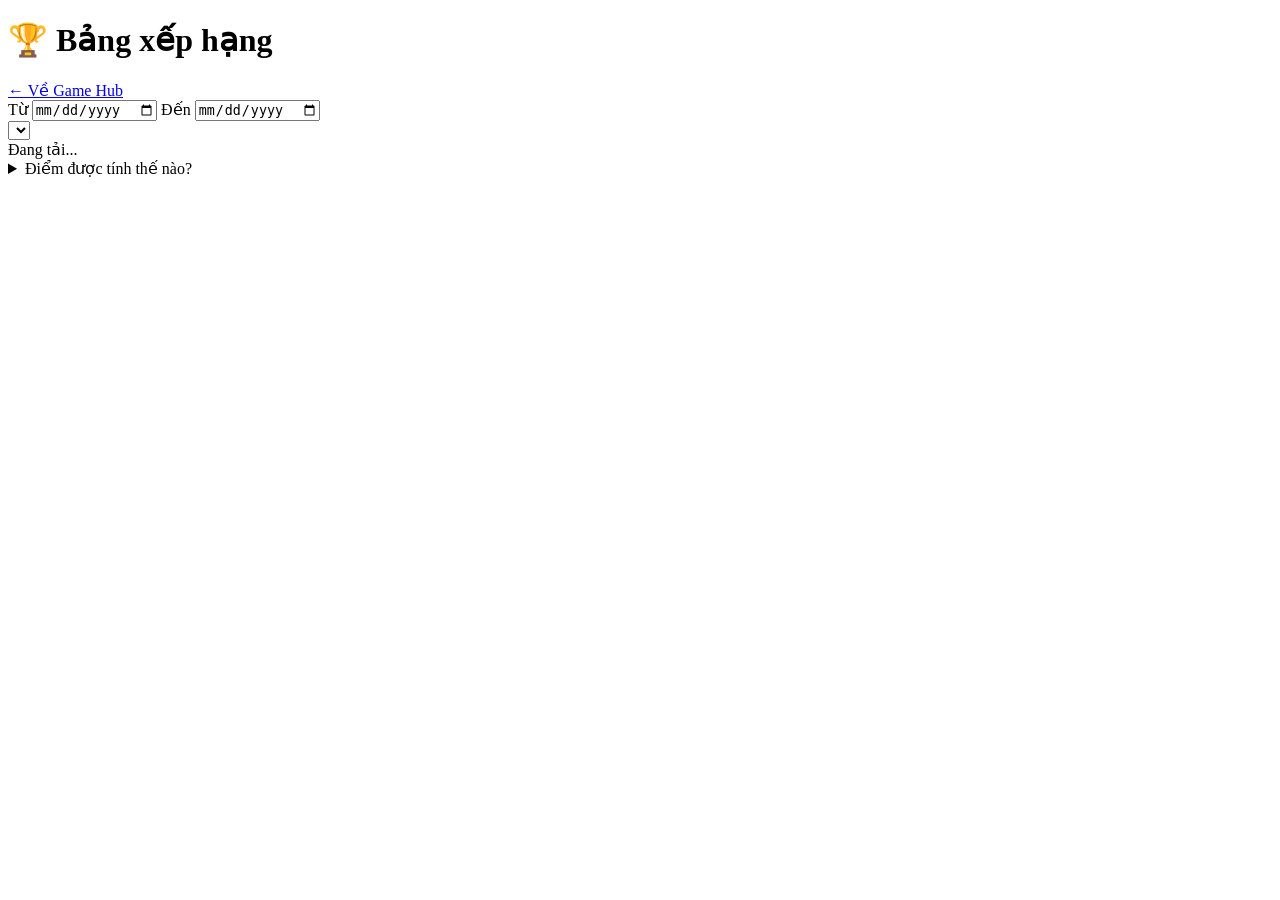
==== public/report.html @ b0e158ed "Theme: Christmas decoration layer for hub & games, docs in English A light seasonal layer over the "" ====
<!DOCTYPE html>
<html lang="vi">
<head>
<meta charset="utf-8">
<meta name="viewport" content="width=device-width, initial-scale=1">
<title>🏆 Bảng xếp hạng — Celestials Game Hub</title>
<link rel="icon" href="data:image/svg+xml,<svg xmlns='http://www.w3.org/2000/svg' viewBox='0 0 100 100'><text y='.9em' font-size='90'>🏆</text></svg>">
<link rel="stylesheet" href="/hub.css">
<link rel="stylesheet" href="/report.css">
<link rel="stylesheet" href="/shop.css">
<link rel="stylesheet" href="/xmas.css">
</head>
<body class="rp">
<main>
  <header class="rp-head">
    <h1>🏆 Bảng xếp hạng</h1>
    <a class="small" href="/">← Về Game Hub</a>
  </header>
  <div class="rp-filters card">
    <div class="rp-range"></div>
    <div class="rp-custom hidden">
      <label>Từ <input type="date" id="f-from"></label>
      <label>Đến <input type="date" id="f-to"></label>
    </div>
    <select id="f-game"></select>
  </div>
  <div id="rp-body"><div class="muted center rp-empty">Đang tải...</div></div>
  <details class="rp-how small muted">
    <summary>Điểm được tính thế nào?</summary>
    <ul>
      <li>Chỉ tính ván có <b>ít nhất 2 người đã đăng nhập</b> chơi đến hết. Khách và bot không có điểm (nhưng vẫn chơi cùng được).</li>
      <li><b>Điểm một ván</b> từ −1 đến +1 = bạn xếp trên bao nhiêu phần trăm số người cùng bàn (đã đăng nhập): nhất bàn <b>+1</b>, bét bàn <b>−1</b>, bàn đông hay vắng cũng vậy.
        Vd bàn 6 người: nhất +1, nhì +0.6, ba +0.2, tư −0.2, năm −0.6, bét −1. Bàn 2 người: thắng +1, thua −1. Đồng hạng thì chia đều.</li>
      <li><b>Ván dài tính nặng hơn</b>, theo thời lượng thật của ván: cứ 10 phút là ×1 (làm tròn 0.5), ít nhất ×1, nhiều nhất ×3. Vd UNO 3 phút ×1, Flip 7 15 phút ×1.5, Cờ Tỷ Phú 30 phút ×3 (nhãn cạnh tên game ở “Ván gần đây”).</li>
      <li><b>Chỉ số</b> (−100 đến +100) = trung bình có trọng số của điểm các ván, tính như thể ai cũng có sẵn 3 ván hoà để vài ván ăn may không vọt lên đầu:
        <code>Σ(trọng số × điểm ván) ÷ (Σ trọng số + 3) × 100</code>. Vd chơi 1 ván thắng 1 → 25; chơi 12 ván trung bình +0.4 → 32.</li>
      <li>Xếp theo <b>trung bình</b> nên vắng vài buổi không thiệt mà cũng không lợi. <b>Dương là đang thắng, âm là đang thua.</b></li>
      <li>Thứ hạng trong ván theo luật từng game (điểm, tài sản, thứ tự bị loại...). Người rớt mạng giữa ván vẫn được tính — máy đi giúp tới hết.</li>
      <li>Chủ phòng bấm về phòng chờ khi ván chưa xong = <b>ván bỏ dở</b>: không tính điểm nhưng có ghi lại.</li>
    </ul>
  </details>
</main>
<div id="toast"></div>
<script type="module" src="/report.js"></script>
<script type="module" src="/xmas.js"></script>
</body>
</html>
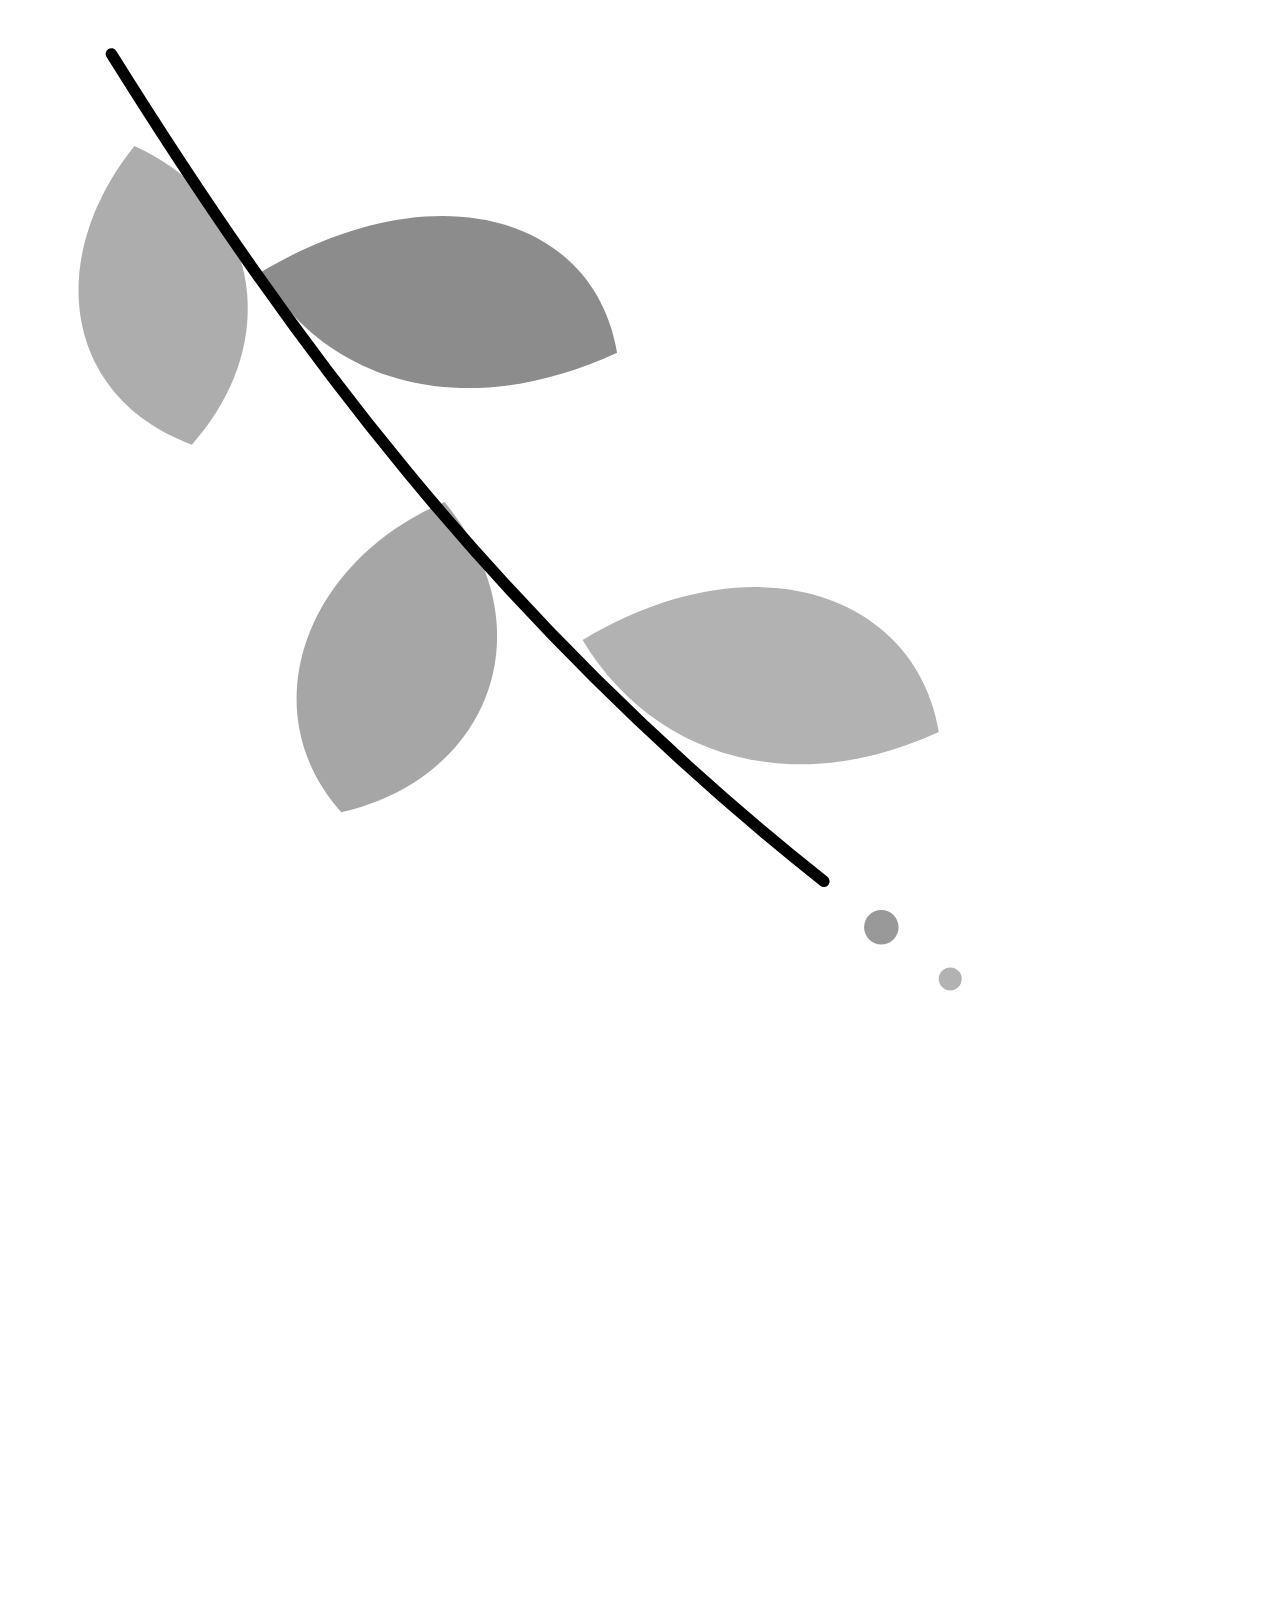
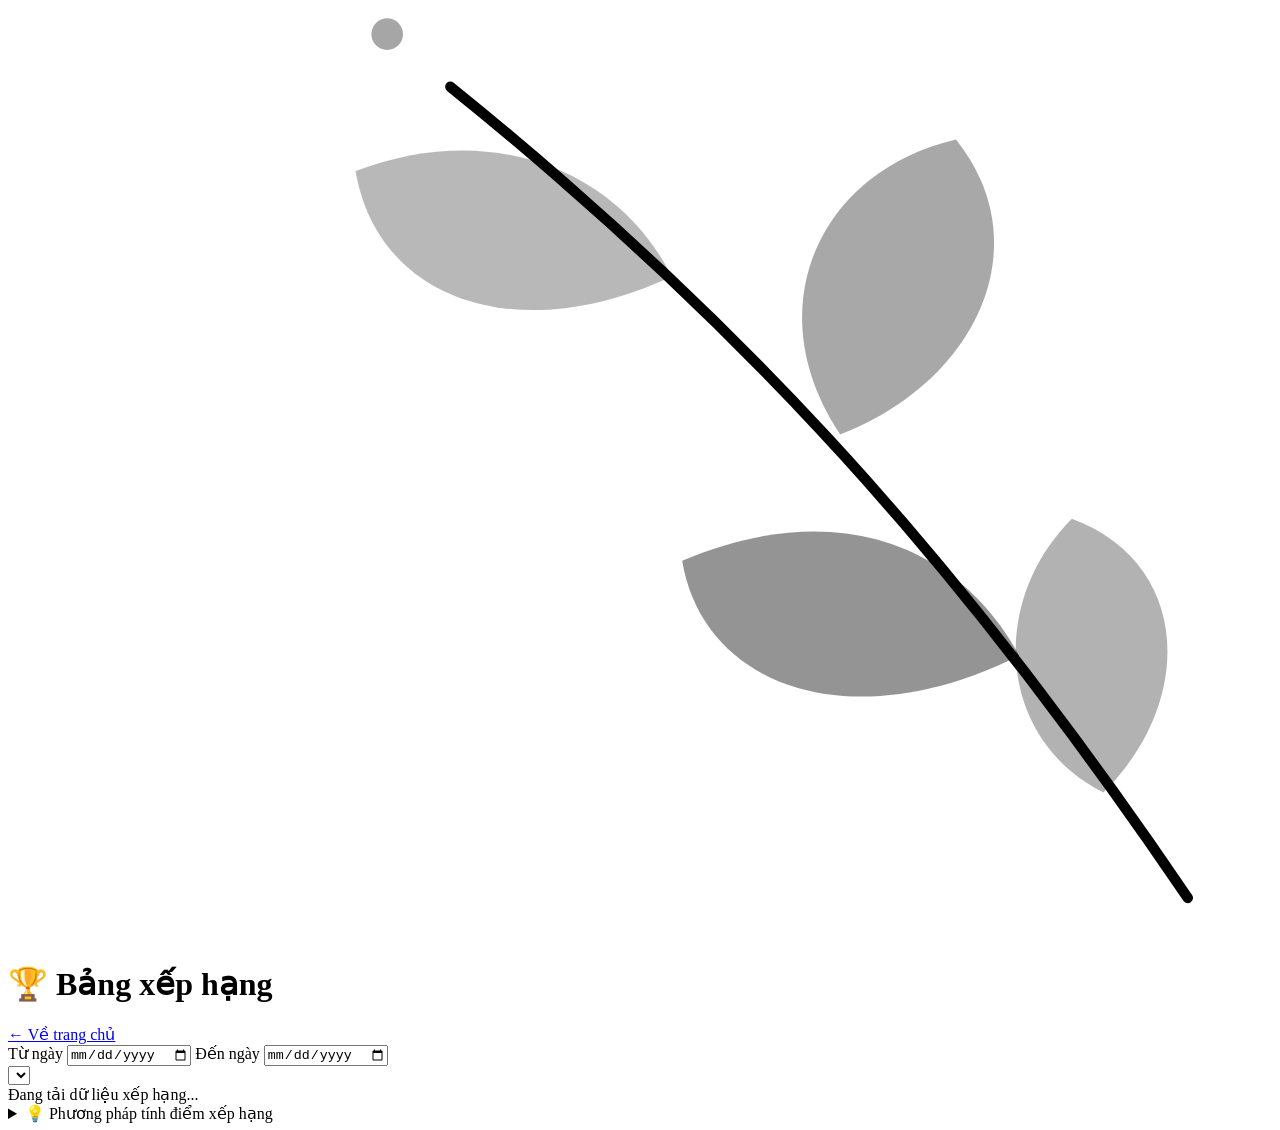
==== commit 240819a0: "Upgrade UI, add achievements/titles, rename card, and shop rebalance" ====
--- a/public/report.html
+++ b/public/report.html
@@ -3,7 +3,7 @@
 <head>
 <meta charset="utf-8">
 <meta name="viewport" content="width=device-width, initial-scale=1">
-<title>🏆 Bảng xếp hạng — Celestials Game Hub</title>
+<title>Bảng xếp hạng thành tích — Celestials Game Hub</title>
 <link rel="icon" href="data:image/svg+xml,<svg xmlns='http://www.w3.org/2000/svg' viewBox='0 0 100 100'><text y='.9em' font-size='90'>🏆</text></svg>">
 <link rel="stylesheet" href="/hub.css">
 <link rel="stylesheet" href="/report.css">
@@ -11,32 +11,53 @@
 <link rel="stylesheet" href="/xmas.css">
 </head>
 <body class="rp">
+<div class="hub-ambient" aria-hidden="true">
+  <div class="ambient-glow g1"></div>
+  <div class="ambient-glow g2"></div>
+  <div class="ambient-glow g3"></div>
+  <svg class="botanical b-tl" viewBox="0 0 220 220" fill="none" xmlns="http://www.w3.org/2000/svg">
+    <path d="M18 8C48 56 84 106 142 152" stroke="currentColor" stroke-width="2" stroke-linecap="round"/>
+    <path d="M44 46C74 28 102 36 106 60C80 72 56 66 44 46Z" fill="currentColor" opacity=".45"/>
+    <path d="M76 86C52 96 42 122 58 140C84 134 94 108 76 86Z" fill="currentColor" opacity=".35"/>
+    <path d="M100 110C130 92 158 102 162 126C136 138 112 130 100 110Z" fill="currentColor" opacity=".3"/>
+    <path d="M22 24C6 44 10 68 32 76C48 58 44 34 22 24Z" fill="currentColor" opacity=".32"/>
+    <circle cx="152" cy="160" r="3" fill="currentColor" opacity=".4"/>
+    <circle cx="164" cy="169" r="2" fill="currentColor" opacity=".3"/>
+  </svg>
+  <svg class="botanical b-br" viewBox="0 0 240 240" fill="none" xmlns="http://www.w3.org/2000/svg">
+    <path d="M224 232C186 176 146 128 84 78" stroke="currentColor" stroke-width="2" stroke-linecap="round"/>
+    <path d="M192 186C160 202 132 192 128 168C156 156 180 164 192 186Z" fill="currentColor" opacity=".42"/>
+    <path d="M158 144C184 134 196 108 180 88C154 94 142 120 158 144Z" fill="currentColor" opacity=".34"/>
+    <path d="M126 114C96 128 70 118 66 94C92 84 116 94 126 114Z" fill="currentColor" opacity=".28"/>
+    <path d="M208 212C226 194 224 168 202 160C186 176 188 202 208 212Z" fill="currentColor" opacity=".3"/>
+    <circle cx="72" cy="68" r="3" fill="currentColor" opacity=".35"/>
+  </svg>
+</div>
 <main>
   <header class="rp-head">
     <h1>🏆 Bảng xếp hạng</h1>
-    <a class="small" href="/">← Về Game Hub</a>
+    <a class="rp-back small" href="/">← Về trang chủ</a>
   </header>
   <div class="rp-filters card">
     <div class="rp-range"></div>
     <div class="rp-custom hidden">
-      <label>Từ <input type="date" id="f-from"></label>
-      <label>Đến <input type="date" id="f-to"></label>
+      <label>Từ ngày <input type="date" id="f-from"></label>
+      <label>Đến ngày <input type="date" id="f-to"></label>
     </div>
     <select id="f-game"></select>
   </div>
-  <div id="rp-body"><div class="muted center rp-empty">Đang tải...</div></div>
-  <details class="rp-how small muted">
-    <summary>Điểm được tính thế nào?</summary>
+  <div id="rp-body"><div class="card muted center rp-empty">Đang tải dữ liệu xếp hạng...</div></div>
+  <details class="rp-how card small muted">
+    <summary>💡 Phương pháp tính điểm xếp hạng</summary>
     <ul>
-      <li>Chỉ tính ván có <b>ít nhất 2 người đã đăng nhập</b> chơi đến hết. Khách và bot không có điểm (nhưng vẫn chơi cùng được).</li>
-      <li><b>Điểm một ván</b> từ −1 đến +1 = bạn xếp trên bao nhiêu phần trăm số người cùng bàn (đã đăng nhập): nhất bàn <b>+1</b>, bét bàn <b>−1</b>, bàn đông hay vắng cũng vậy.
-        Vd bàn 6 người: nhất +1, nhì +0.6, ba +0.2, tư −0.2, năm −0.6, bét −1. Bàn 2 người: thắng +1, thua −1. Đồng hạng thì chia đều.</li>
-      <li><b>Ván dài tính nặng hơn</b>, theo thời lượng thật của ván: cứ 10 phút là ×1 (làm tròn 0.5), ít nhất ×1, nhiều nhất ×3. Vd UNO 3 phút ×1, Flip 7 15 phút ×1.5, Cờ Tỷ Phú 30 phút ×3 (nhãn cạnh tên game ở “Ván gần đây”).</li>
-      <li><b>Chỉ số</b> (−100 đến +100) = trung bình có trọng số của điểm các ván, tính như thể ai cũng có sẵn 3 ván hoà để vài ván ăn may không vọt lên đầu:
-        <code>Σ(trọng số × điểm ván) ÷ (Σ trọng số + 3) × 100</code>. Vd chơi 1 ván thắng 1 → 25; chơi 12 ván trung bình +0.4 → 32.</li>
-      <li>Xếp theo <b>trung bình</b> nên vắng vài buổi không thiệt mà cũng không lợi. <b>Dương là đang thắng, âm là đang thua.</b></li>
-      <li>Thứ hạng trong ván theo luật từng game (điểm, tài sản, thứ tự bị loại...). Người rớt mạng giữa ván vẫn được tính — máy đi giúp tới hết.</li>
-      <li>Chủ phòng bấm về phòng chờ khi ván chưa xong = <b>ván bỏ dở</b>: không tính điểm nhưng có ghi lại.</li>
+      <li><b>Điều kiện ghi nhận:</b> Chỉ tính các ván đấu hoàn tất có từ <b>2 tài khoản đã đăng nhập</b> trở lên. Khách và Bot vẫn có thể tham gia cùng bàn nhưng không tính điểm xếp hạng.</li>
+      <li><b>Điểm từng ván (−1 đến +1):</b> Đo tỷ lệ đối thủ đã đăng nhập mà bạn vượt qua trong cùng bàn — hạng nhất đạt <b>+1</b>, hạng cuối <b>−1</b>, đồng hạng chia đều. Ví dụ bàn 6 người: +1 / +0.6 / +0.2 / −0.2 / −0.6 / −1.</li>
+      <li><b>Hệ số thời lượng (×1 đến ×3):</b> Ván đấu càng dài, trọng số càng cao dựa trên thời gian thực tế: mỗi 10 phút tương đương ×1 (làm tròn 0.5, tối thiểu ×1, tối đa ×3).</li>
+      <li><b>Chỉ số tổng hợp (−100 đến +100):</b> Trung bình có trọng số kèm 3 ván hoà khởi đầu để ổn định thứ hạng:
+        <code>Σ(trọng số × điểm ván) ÷ (Σ trọng số + 3) × 100</code>.</li>
+      <li><b>Tính công bằng:</b> Sắp xếp theo hiệu suất trung bình nên việc tạm nghỉ không gây bất lợi. Chỉ số dương (+) thể hiện phong độ thắng, âm (−) thể hiện phong độ thua.</li>
+      <li><b>Xử lý ngắt kết nối:</b> Thứ hạng tuân theo luật từng trò chơi; nếu người chơi mất kết nối giữa trận, hệ thống tự động hỗ trợ hoàn tất ván đấu.</li>
+      <li><b>Ván kết thúc sớm:</b> Khi chủ phòng dừng ván giữa chừng để quay lại phòng chờ, trận đấu được ghi nhận là ván kết thúc sớm và không tính điểm.</li>
     </ul>
   </details>
 </main>
